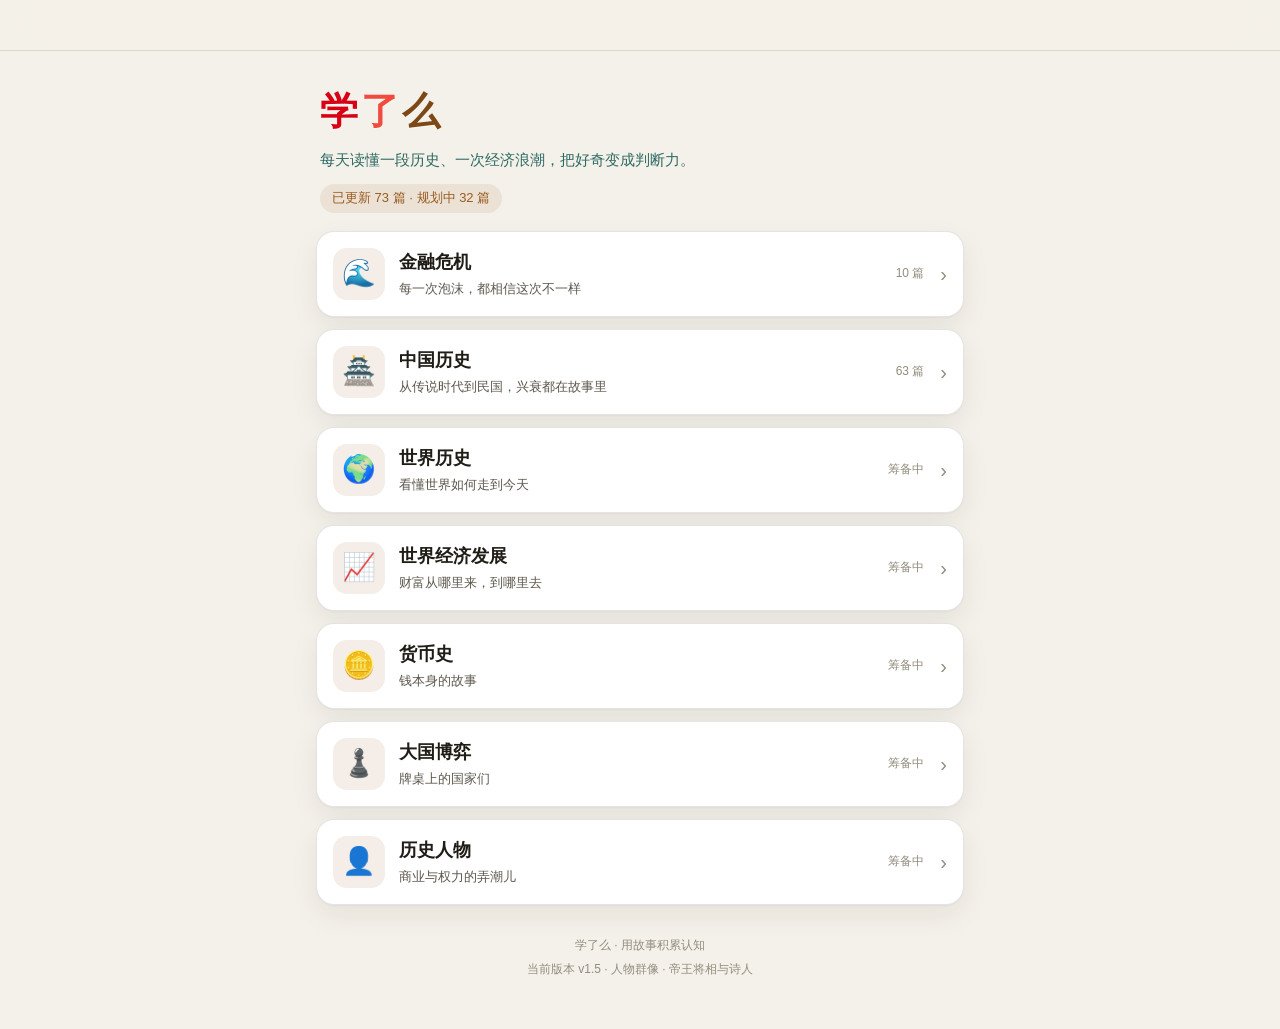
==== index.html @ c366b9e9 "新增27篇中国历史人物与抗战内容" ====
<!DOCTYPE html>
<html lang="zh-CN">
<head>
  <meta charset="UTF-8">
  <meta name="viewport" content="width=device-width, initial-scale=1, viewport-fit=cover">
  <title>学了么</title>
  <meta name="description" content="每天读懂一段历史、一次经济浪潮，把好奇变成判断力。">

  <!-- PWA -->
  <link rel="manifest" href="./manifest.webmanifest?v=1.5">
  <meta name="theme-color" media="(prefers-color-scheme: light)" content="#F4F1EA">
  <meta name="theme-color" media="(prefers-color-scheme: dark)" content="#131315">

  <!-- iPhone 添加到主屏幕 -->
  <meta name="apple-mobile-web-app-capable" content="yes">
  <meta name="mobile-web-app-capable" content="yes">
  <meta name="apple-mobile-web-app-status-bar-style" content="default">
  <meta name="apple-mobile-web-app-title" content="学了么">
  <link rel="apple-touch-icon" href="./apple-touch-icon-v2.png">
  <link rel="icon" type="image/png" sizes="192x192" href="./icon-192-v2.png">

  <link rel="stylesheet" href="./styles.css?v=1.5">
</head>
<body>
  <!-- 顶栏 -->
  <div class="top-bar">
    <div class="top-bar-inner">
      <div id="back-slot" class="top-spacer"></div>
      <div id="top-title" class="top-title"></div>
      <div class="top-spacer"></div>
    </div>
  </div>

  <!-- 页面内容 -->
  <main id="app">
    <noscript><div class="empty-tip">请在浏览器中启用 JavaScript 后使用。</div></noscript>
  </main>

  <!-- 目录数据 -->
  <script src="./data.js?v=1.5"></script>
  <!-- 各分类内容（按批次更新，替换对应文件即可） -->
  <script src="./content-crisis.js"></script>
  <script src="./content-china.js"></script>
  <script src="./content-biographies.js?v=1.5"></script>
  <script src="./content-worldhist.js"></script>
  <script src="./content-econ.js"></script>
  <script src="./content-money.js"></script>
  <script src="./content-powers.js"></script>
  <script src="./content-people.js"></script>
  <!-- 导航与渲染 -->
  <script src="./app.js?v=1.5"></script>

  <!-- 离线缓存 -->
  <script>
    if ("serviceWorker" in navigator) {
      window.addEventListener("load", function () {
        navigator.serviceWorker.register("./sw.js?v=7").catch(function () {});
      });
    }
  </script>
</body>
</html>
---- styles.css ----
/* ==========================================================
   学了么 · 样式表
   苹果风：大标题 / 卡片 / 留白 / 毛玻璃 / 自动深色模式
   ========================================================== */

:root {
  --bg: #F4F1EA;
  --bg-header: rgba(244, 241, 234, 0.82);
  --card: #FFFFFF;
  --card-2: #FAF8F3;
  --ink: #201D17;
  --ink-2: #5D584D;
  --ink-3: #938D7E;
  --hairline: rgba(60, 52, 36, 0.13);
  --accent: #9A5B1F;
  --accent-deep: #7C4816;
  --accent-soft: rgba(154, 91, 31, 0.10);
  --red: #B3403A;
  --red-soft: rgba(179, 64, 58, 0.10);
  --green: #3E7A4E;
  --brand-red: #D70015;
  --brand-coral: #F04B3E;
  --hero-copy: #2D6A62;
  --shadow: 0 1px 2px rgba(45, 35, 12, 0.04), 0 10px 28px rgba(45, 35, 12, 0.07);
  --radius: 18px;
}

@media (prefers-color-scheme: dark) {
  :root {
    --bg: #131315;
    --bg-header: rgba(19, 19, 21, 0.80);
    --card: #1E1E22;
    --card-2: #242428;
    --ink: #EDEAE2;
    --ink-2: #A6A093;
    --ink-3: #6F6A5E;
    --hairline: rgba(237, 230, 210, 0.12);
    --accent: #E0A45C;
    --accent-deep: #F0BC7E;
    --accent-soft: rgba(224, 164, 92, 0.13);
    --red: #E07A6E;
    --red-soft: rgba(224, 122, 110, 0.13);
    --green: #8CC79B;
    --brand-red: #FF5B5F;
    --brand-coral: #FF9A72;
    --hero-copy: #82C9BC;
    --shadow: 0 1px 2px rgba(0, 0, 0, 0.25), 0 10px 28px rgba(0, 0, 0, 0.35);
  }
}

* { margin: 0; padding: 0; box-sizing: border-box; }

html { -webkit-text-size-adjust: 100%; }

body {
  font-family: -apple-system, BlinkMacSystemFont, "SF Pro Text", "PingFang SC",
    "Hiragino Sans GB", "Microsoft YaHei", sans-serif;
  background: var(--bg);
  color: var(--ink);
  line-height: 1.6;
  -webkit-font-smoothing: antialiased;
  overscroll-behavior-y: none;
}

/* ---------- 顶栏（毛玻璃） ---------- */
.top-bar {
  position: sticky;
  top: 0;
  z-index: 50;
  background: var(--bg-header);
  -webkit-backdrop-filter: saturate(180%) blur(20px);
  backdrop-filter: saturate(180%) blur(20px);
  border-bottom: 0.5px solid var(--hairline);
  padding-top: env(safe-area-inset-top);
}
.top-bar-inner {
  max-width: 680px;
  margin: 0 auto;
  height: 50px;
  display: flex;
  align-items: center;
  padding: 0 12px;
  gap: 8px;
}
.back-btn {
  display: inline-flex;
  align-items: center;
  gap: 2px;
  color: var(--accent);
  font-size: 16px;
  font-weight: 500;
  text-decoration: none;
  padding: 6px 8px;
  border-radius: 10px;
  min-width: 72px;
}
.back-btn:active { background: var(--accent-soft); }
.back-btn .chev { font-size: 22px; line-height: 1; transform: translateY(-1px); }
.top-title {
  flex: 1;
  text-align: center;
  font-size: 16px;
  font-weight: 600;
  white-space: nowrap;
  overflow: hidden;
  text-overflow: ellipsis;
}
.top-spacer { min-width: 72px; }

/* ---------- 页面容器 ---------- */
#app {
  max-width: 680px;
  margin: 0 auto;
  padding: 0 16px calc(48px + env(safe-area-inset-bottom));
}
.view { animation: fadein 0.28s ease; }
@keyframes fadein {
  from { opacity: 0; transform: translateY(6px); }
  to   { opacity: 1; transform: none; }
}

/* ---------- 首页 ---------- */
.hero { padding: 30px 4px 18px; }
.hero h1 {
  font-family: "Songti SC", "STSong", "Noto Serif CJK SC", serif;
  font-size: 38px;
  font-weight: 900;
  letter-spacing: 2px;
  display: inline-flex;
  gap: 1px;
  color: var(--brand-red);
  text-shadow: 0 1px 0 rgba(255, 255, 255, 0.45);
}
.hero h1 span:nth-child(2) { color: var(--brand-coral); }
.hero h1 span:nth-child(3) { color: var(--accent-deep); }
.hero p {
  margin-top: 6px;
  color: var(--hero-copy);
  font-size: 15px;
  font-weight: 550;
}
.hero .progress {
  display: inline-block;
  margin-top: 12px;
  font-size: 13px;
  color: var(--accent);
  background: var(--accent-soft);
  padding: 4px 12px;
  border-radius: 999px;
  font-weight: 500;
}

.cat-card {
  display: flex;
  align-items: center;
  gap: 14px;
  background: var(--card);
  border: 0.5px solid var(--hairline);
  border-radius: var(--radius);
  box-shadow: var(--shadow);
  padding: 16px;
  margin-bottom: 12px;
  cursor: pointer;
  -webkit-tap-highlight-color: transparent;
  transition: transform 0.12s ease;
}
.cat-card:active { transform: scale(0.98); }
.cat-emoji {
  width: 52px;
  height: 52px;
  border-radius: 14px;
  background: var(--accent-soft);
  display: flex;
  align-items: center;
  justify-content: center;
  font-size: 27px;
  flex-shrink: 0;
}
.cat-info { flex: 1; min-width: 0; }
.cat-info .name { font-size: 18px; font-weight: 700; }
.cat-info .tag { font-size: 13px; color: var(--ink-2); margin-top: 2px; }
.cat-count { font-size: 12px; color: var(--ink-3); white-space: nowrap; }
.chevron { color: var(--ink-3); font-size: 20px; margin-left: 2px; }

.home-foot {
  text-align: center;
  color: var(--ink-3);
  font-size: 12px;
  margin-top: 28px;
  line-height: 2;
}

/* ---------- 列表页 ---------- */
.page-head { padding: 26px 4px 16px; }
.page-head h1 {
  font-family: "Songti SC", "STSong", "Noto Serif CJK SC", serif;
  font-size: 30px;
  font-weight: 900;
  letter-spacing: 1px;
}
.page-head p { margin-top: 5px; color: var(--ink-2); font-size: 14px; }

.row-card {
  display: flex;
  align-items: center;
  gap: 13px;
  background: var(--card);
  border: 0.5px solid var(--hairline);
  border-radius: 16px;
  box-shadow: var(--shadow);
  padding: 14px 15px;
  margin-bottom: 10px;
  cursor: pointer;
  -webkit-tap-highlight-color: transparent;
  transition: transform 0.12s ease;
}
.row-card:active { transform: scale(0.985); }
.row-card.soon { cursor: default; box-shadow: none; }
.row-card.soon:active { transform: none; }
.row-card.soon .row-title { color: var(--ink-3); }
.year-badge {
  flex-shrink: 0;
  min-width: 62px;
  text-align: center;
  font-size: 12px;
  font-weight: 600;
  color: var(--accent);
  background: var(--accent-soft);
  border-radius: 9px;
  padding: 5px 7px;
  line-height: 1.35;
}
.row-card.soon .year-badge { color: var(--ink-3); background: var(--card-2); }
.event-meta {
  flex-shrink: 0;
  width: 82px;
  overflow: hidden;
  text-align: center;
  color: var(--accent);
  background: var(--accent-soft);
  border-radius: 11px;
}
.country-mark {
  min-height: 31px;
  display: flex;
  align-items: center;
  justify-content: center;
  gap: 5px;
  padding: 4px 7px 3px;
  background: rgba(255, 255, 255, 0.46);
  border-bottom: 0.5px solid var(--hairline);
}
.country-flag {
  font-size: 17px;
  line-height: 1;
}
.country-name {
  font-size: 10px;
  font-weight: 650;
  line-height: 1;
}
.event-year {
  padding: 5px 5px 6px;
  font-size: 11px;
  font-weight: 650;
  line-height: 1.2;
  white-space: nowrap;
}
.row-card.soon .event-meta {
  color: var(--ink-3);
  background: var(--card-2);
}
.row-card.soon .country-mark { background: transparent; }
.row-main { flex: 1; min-width: 0; }
.row-title { font-size: 16.5px; font-weight: 650; line-height: 1.4; }
.row-sub {
  font-size: 12.5px;
  color: var(--ink-2);
  margin-top: 2px;
  overflow: hidden;
  display: -webkit-box;
  -webkit-line-clamp: 2;
  -webkit-box-orient: vertical;
}
.badge-soon {
  flex-shrink: 0;
  font-size: 11px;
  color: var(--ink-3);
  border: 1px solid var(--hairline);
  border-radius: 999px;
  padding: 3px 9px;
  white-space: nowrap;
}

/* ---------- 文章页 ---------- */
.article { padding-top: 26px; }
.article .kicker {
  font-size: 13px;
  font-weight: 600;
  color: var(--accent);
  letter-spacing: 1px;
}
.article h1.a-title {
  font-family: "Songti SC", "STSong", "Noto Serif CJK SC", serif;
  font-size: 31px;
  font-weight: 900;
  line-height: 1.3;
  margin-top: 6px;
  letter-spacing: 1px;
}
.a-meta {
  display: flex;
  flex-wrap: wrap;
  gap: 6px 14px;
  margin: 12px 0 6px;
  font-size: 12.5px;
  color: var(--ink-3);
}
.a-body { margin-top: 14px; }
.a-body p {
  font-size: 17px;
  line-height: 1.95;
  margin: 0 0 1.15em;
  letter-spacing: 0.01em;
}
.a-body h2 {
  font-size: 20px;
  font-weight: 800;
  margin: 1.7em 0 0.75em;
  padding-left: 12px;
  border-left: 4px solid var(--accent);
  line-height: 1.4;
}
.a-body strong { font-weight: 700; }
.a-body .note {
  display: block;
  background: var(--card-2);
  border: 0.5px solid var(--hairline);
  border-radius: 14px;
  padding: 12px 15px;
  margin: 0 0 1.15em;
  font-size: 13.5px;
  line-height: 1.8;
  color: var(--ink-2);
}
.a-body .note b { color: var(--ink); }

/* 插图 */
figure.fig {
  background: var(--card);
  border: 0.5px solid var(--hairline);
  border-radius: 16px;
  box-shadow: var(--shadow);
  padding: 16px 10px 12px;
  margin: 0 0 1.3em;
}
figure.fig svg { width: 100%; height: auto; display: block; }
figure.fig figcaption {
  text-align: center;
  font-size: 12.5px;
  color: var(--ink-3);
  margin-top: 8px;
  line-height: 1.6;
  padding: 0 8px;
}

/* 图表元素（SVG 内通用类） */
.cx-line { stroke: var(--accent); stroke-width: 2.5; fill: none; stroke-linejoin: round; stroke-linecap: round; }
.cx-line-red { stroke: var(--red); stroke-width: 2.5; fill: none; stroke-linejoin: round; stroke-linecap: round; }
.cx-area { fill: var(--accent); opacity: 0.08; }
.cx-axis { stroke: var(--hairline); stroke-width: 1; }
.cx-grid { stroke: var(--hairline); stroke-width: 0.5; stroke-dasharray: 3 4; }
.cx-dot { fill: var(--accent); stroke: var(--card); stroke-width: 2; }
.cx-dot-red { fill: var(--red); stroke: var(--card); stroke-width: 2; }
.cx-lab { font-size: 11px; fill: var(--ink-2); }
.cx-lab-s { font-size: 12px; font-weight: 600; fill: var(--ink); }
.cx-lab-a { font-size: 11.5px; font-weight: 600; fill: var(--accent); }
.cx-lab-r { font-size: 11.5px; font-weight: 600; fill: var(--red); }
.cx-dash { stroke: var(--ink-3); stroke-width: 1; stroke-dasharray: 3 4; }
.cx-box { fill: var(--card-2); stroke: var(--hairline); stroke-width: 1; rx: 12; }
.cx-box-a { fill: var(--accent-soft); stroke: var(--accent); stroke-width: 1; rx: 12; }
.cx-box-r { fill: var(--red-soft); stroke: var(--red); stroke-width: 1; rx: 12; }
.cx-flow { stroke: var(--ink-3); stroke-width: 1.5; fill: none; }
.cx-flow-r { stroke: var(--red); stroke-width: 1.5; fill: none; }
.cx-tri { fill: var(--ink-3); }
.cx-tri-r { fill: var(--red); }
.cx-btxt { font-size: 13px; font-weight: 600; fill: var(--ink); }
.cx-btxt2 { font-size: 10.5px; fill: var(--ink-2); }

/* ---------- 文末固定模块 ---------- */
.mod { margin-top: 34px; }
.mod-head {
  display: flex;
  align-items: center;
  gap: 8px;
  font-size: 19px;
  font-weight: 800;
  margin-bottom: 14px;
}
.mod-head .sub { font-size: 12px; color: var(--ink-3); font-weight: 400; margin-left: 2px; }

/* 时间线 */
.tl-scroll {
  overflow-x: auto;
  -webkit-overflow-scrolling: touch;
  background: var(--card);
  border: 0.5px solid var(--hairline);
  border-radius: 16px;
  box-shadow: var(--shadow);
  padding: 6px 0;
}
.tl-scroll::-webkit-scrollbar { display: none; }
.tl-scroll svg { display: block; }
.tl-line { stroke: var(--accent); stroke-width: 2; opacity: 0.35; }
.tl-dot { fill: var(--accent); stroke: var(--card); stroke-width: 2.5; }
.tl-year { font-size: 12.5px; font-weight: 700; fill: var(--accent); }
.tl-lab { font-size: 11.5px; fill: var(--ink-2); }
.tl-hint { text-align: center; font-size: 11px; color: var(--ink-3); margin-top: 6px; }

/* 人物卡片 */
.person-card {
  display: flex;
  gap: 13px;
  background: var(--card);
  border: 0.5px solid var(--hairline);
  border-radius: 16px;
  box-shadow: var(--shadow);
  padding: 14px 15px;
  margin-bottom: 10px;
}
.person-avatar {
  flex-shrink: 0;
  width: 46px;
  height: 46px;
  border-radius: 50%;
  background: var(--accent-soft);
  color: var(--accent);
  font-family: "Songti SC", "STSong", serif;
  font-size: 21px;
  font-weight: 800;
  display: flex;
  align-items: center;
  justify-content: center;
}
.person-main { flex: 1; min-width: 0; }
.person-name-row { display: flex; align-items: baseline; gap: 8px; flex-wrap: wrap; }
.person-name { font-size: 16px; font-weight: 700; }
.person-years { font-size: 12px; color: var(--ink-3); font-weight: 400; }
.person-role {
  font-size: 11px;
  color: var(--accent);
  background: var(--accent-soft);
  padding: 2px 8px;
  border-radius: 999px;
  font-weight: 500;
}
.person-desc { font-size: 13.5px; color: var(--ink-2); line-height: 1.75; margin-top: 4px; }

/* 启示 */
.insight-card {
  background: var(--card);
  border: 0.5px solid var(--hairline);
  border-left: 4px solid var(--accent);
  border-radius: 14px;
  box-shadow: var(--shadow);
  padding: 13px 16px;
  margin-bottom: 10px;
}
.insight-card .t { font-size: 15px; font-weight: 700; }
.insight-card .d { font-size: 13.5px; color: var(--ink-2); line-height: 1.8; margin-top: 4px; }

/* 文末上下篇 */
.a-nav { margin-top: 36px; display: grid; gap: 10px; }
.a-nav-btn {
  display: block;
  background: var(--card);
  border: 0.5px solid var(--hairline);
  border-radius: 14px;
  box-shadow: var(--shadow);
  padding: 13px 16px;
  cursor: pointer;
  text-decoration: none;
  color: var(--ink);
  -webkit-tap-highlight-color: transparent;
}
.a-nav-btn:active { transform: scale(0.985); }
.a-nav-btn .dir { font-size: 11.5px; color: var(--ink-3); }
.a-nav-btn .ttl { font-size: 15px; font-weight: 650; color: var(--accent); margin-top: 2px; }

/* ---------- 待更新提示 ---------- */
.toast {
  position: fixed;
  left: 50%;
  bottom: calc(40px + env(safe-area-inset-bottom));
  transform: translateX(-50%) translateY(20px);
  background: var(--ink);
  color: var(--bg);
  font-size: 13.5px;
  padding: 10px 20px;
  border-radius: 999px;
  box-shadow: var(--shadow);
  opacity: 0;
  pointer-events: none;
  transition: opacity 0.25s ease, transform 0.25s ease;
  z-index: 99;
  white-space: nowrap;
}
.toast.show { opacity: 0.94; transform: translateX(-50%) translateY(0); }

/* 空状态 */
.empty-tip {
  text-align: center;
  color: var(--ink-3);
  font-size: 13.5px;
  padding: 40px 20px;
  line-height: 2;
}
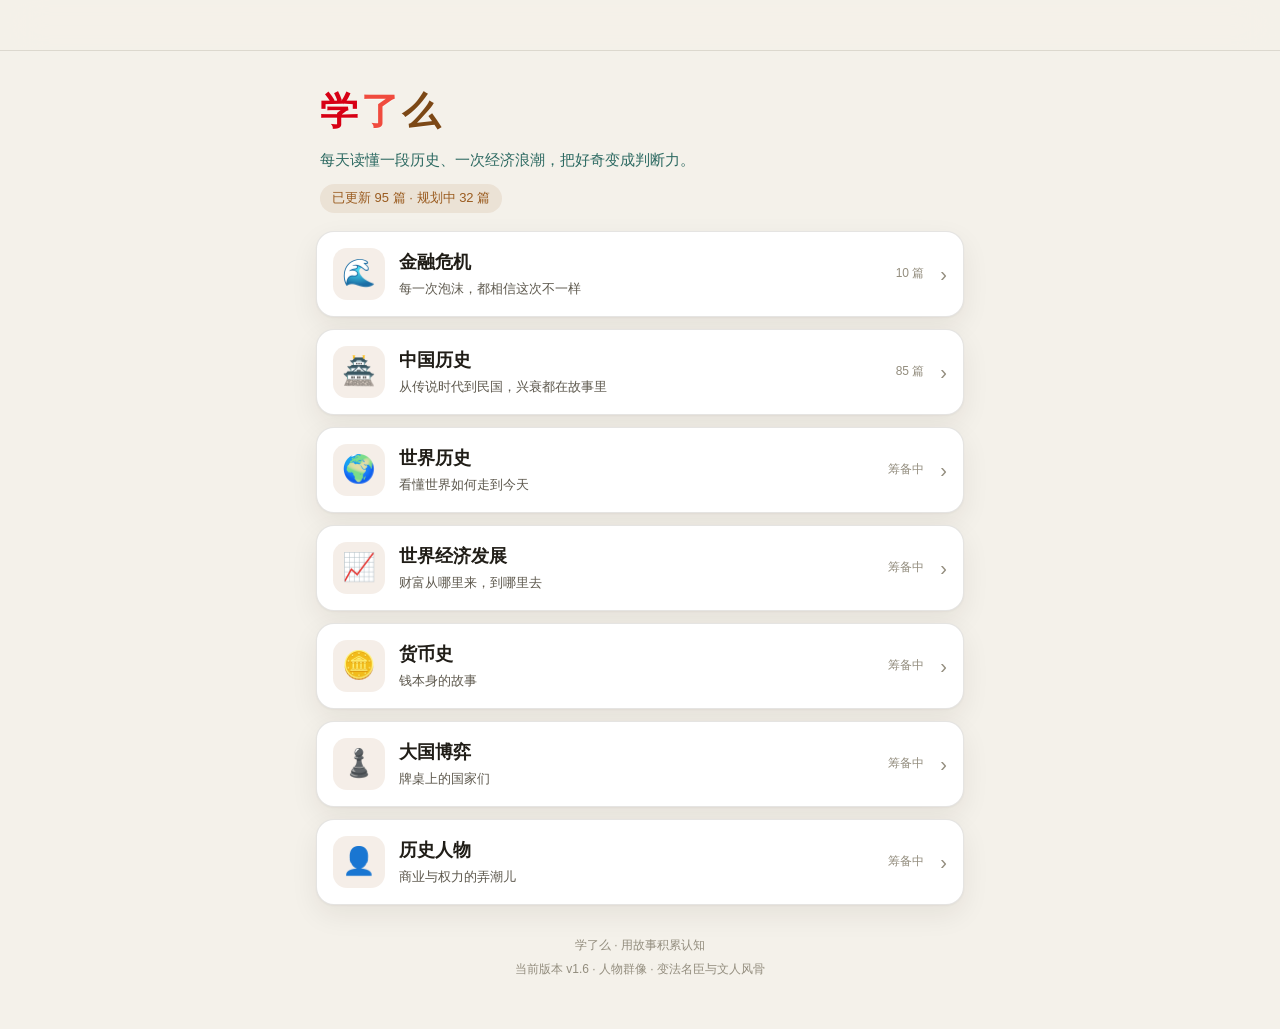
==== commit 69963792: "feat: 新增22篇中国历史人物与甲午专题" ====
--- a/index.html
+++ b/index.html
@@ -7,7 +7,7 @@
   <meta name="description" content="每天读懂一段历史、一次经济浪潮，把好奇变成判断力。">
 
   <!-- PWA -->
-  <link rel="manifest" href="./manifest.webmanifest?v=1.5">
+  <link rel="manifest" href="./manifest.webmanifest?v=1.6">
   <meta name="theme-color" media="(prefers-color-scheme: light)" content="#F4F1EA">
   <meta name="theme-color" media="(prefers-color-scheme: dark)" content="#131315">
 
@@ -19,7 +19,7 @@
   <link rel="apple-touch-icon" href="./apple-touch-icon-v2.png">
   <link rel="icon" type="image/png" sizes="192x192" href="./icon-192-v2.png">
 
-  <link rel="stylesheet" href="./styles.css?v=1.5">
+  <link rel="stylesheet" href="./styles.css?v=1.6">
 </head>
 <body>
   <!-- 顶栏 -->
@@ -37,24 +37,24 @@
   </main>
 
   <!-- 目录数据 -->
-  <script src="./data.js?v=1.5"></script>
+  <script src="./data.js?v=1.6"></script>
   <!-- 各分类内容（按批次更新，替换对应文件即可） -->
   <script src="./content-crisis.js"></script>
   <script src="./content-china.js"></script>
-  <script src="./content-biographies.js?v=1.5"></script>
+  <script src="./content-biographies.js?v=1.6"></script>
   <script src="./content-worldhist.js"></script>
   <script src="./content-econ.js"></script>
   <script src="./content-money.js"></script>
   <script src="./content-powers.js"></script>
   <script src="./content-people.js"></script>
   <!-- 导航与渲染 -->
-  <script src="./app.js?v=1.5"></script>
+  <script src="./app.js?v=1.6"></script>
 
   <!-- 离线缓存 -->
   <script>
     if ("serviceWorker" in navigator) {
       window.addEventListener("load", function () {
-        navigator.serviceWorker.register("./sw.js?v=7").catch(function () {});
+        navigator.serviceWorker.register("./sw.js?v=8").catch(function () {});
       });
     }
   </script>
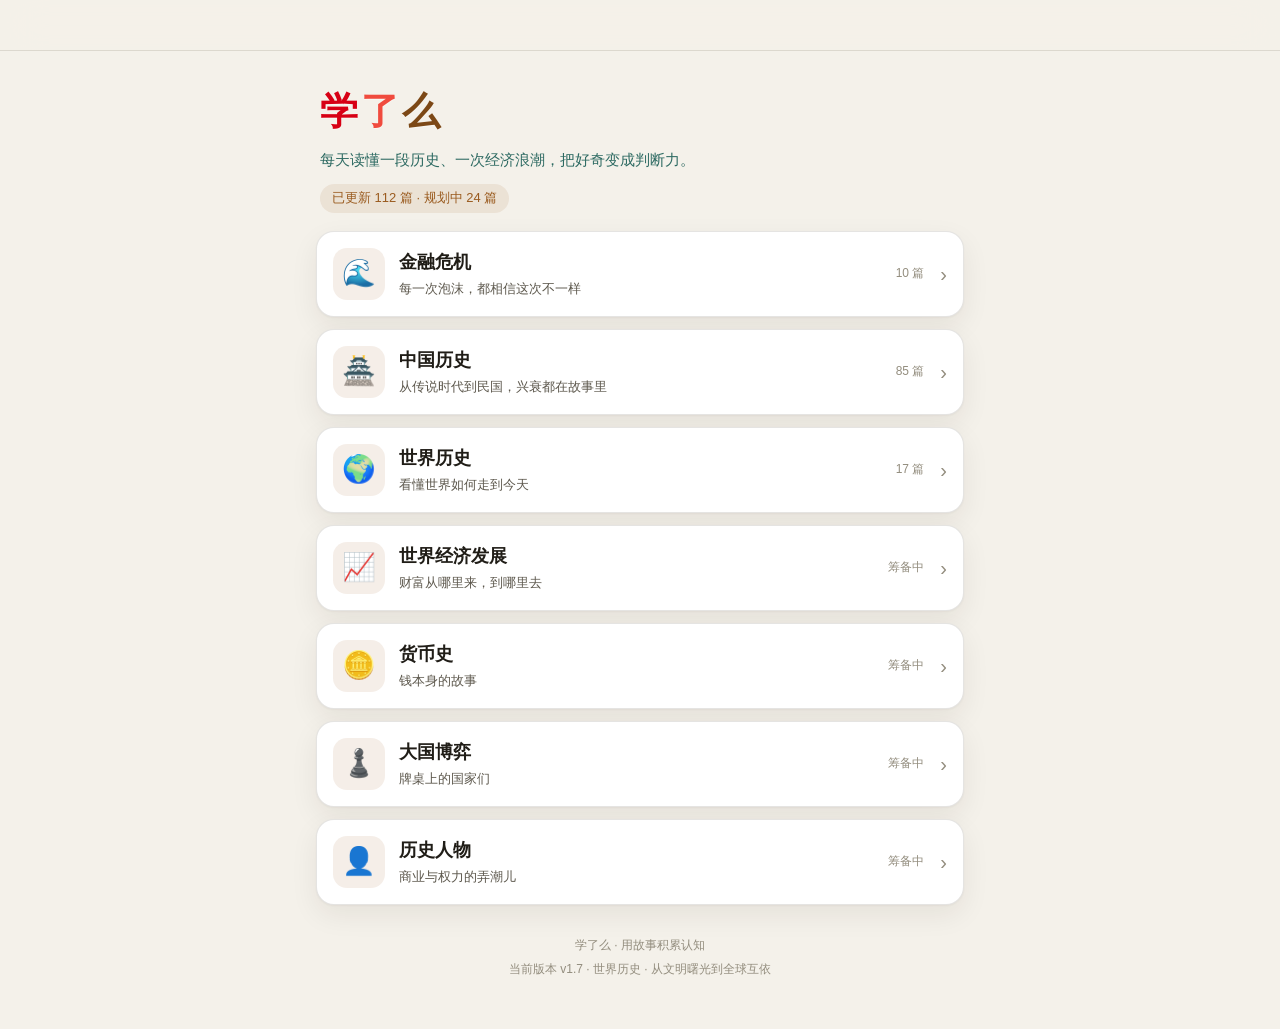
==== commit cdfec842: "feat: 完成世界历史分类与17篇内容" ====
--- a/index.html
+++ b/index.html
@@ -7,7 +7,7 @@
   <meta name="description" content="每天读懂一段历史、一次经济浪潮，把好奇变成判断力。">
 
   <!-- PWA -->
-  <link rel="manifest" href="./manifest.webmanifest?v=1.6">
+  <link rel="manifest" href="./manifest.webmanifest?v=1.7">
   <meta name="theme-color" media="(prefers-color-scheme: light)" content="#F4F1EA">
   <meta name="theme-color" media="(prefers-color-scheme: dark)" content="#131315">
 
@@ -19,7 +19,7 @@
   <link rel="apple-touch-icon" href="./apple-touch-icon-v2.png">
   <link rel="icon" type="image/png" sizes="192x192" href="./icon-192-v2.png">
 
-  <link rel="stylesheet" href="./styles.css?v=1.6">
+  <link rel="stylesheet" href="./styles.css?v=1.7">
 </head>
 <body>
   <!-- 顶栏 -->
@@ -37,24 +37,24 @@
   </main>
 
   <!-- 目录数据 -->
-  <script src="./data.js?v=1.6"></script>
+  <script src="./data.js?v=1.7"></script>
   <!-- 各分类内容（按批次更新，替换对应文件即可） -->
   <script src="./content-crisis.js"></script>
   <script src="./content-china.js"></script>
-  <script src="./content-biographies.js?v=1.6"></script>
-  <script src="./content-worldhist.js"></script>
+  <script src="./content-biographies.js?v=1.7"></script>
+  <script src="./content-worldhist.js?v=1.7"></script>
   <script src="./content-econ.js"></script>
   <script src="./content-money.js"></script>
   <script src="./content-powers.js"></script>
   <script src="./content-people.js"></script>
   <!-- 导航与渲染 -->
-  <script src="./app.js?v=1.6"></script>
+  <script src="./app.js?v=1.7"></script>
 
   <!-- 离线缓存 -->
   <script>
     if ("serviceWorker" in navigator) {
       window.addEventListener("load", function () {
-        navigator.serviceWorker.register("./sw.js?v=8").catch(function () {});
+        navigator.serviceWorker.register("./sw.js?v=9").catch(function () {});
       });
     }
   </script>
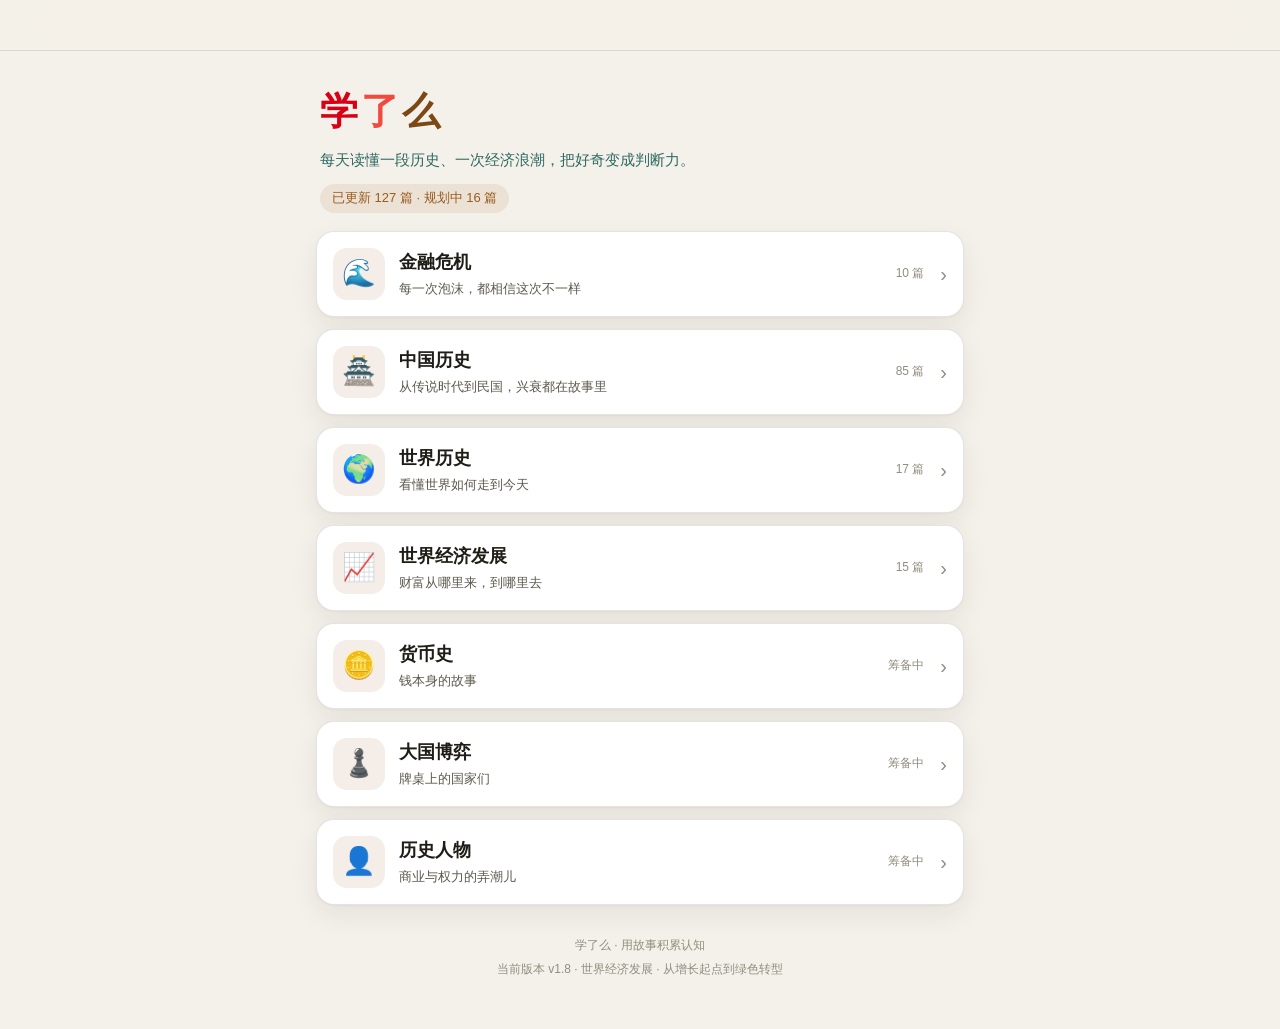
==== commit ed29fe93: "feat: update index.html for world economy v1.8" ====
--- a/index.html
+++ b/index.html
@@ -7,7 +7,7 @@
   <meta name="description" content="每天读懂一段历史、一次经济浪潮，把好奇变成判断力。">
 
   <!-- PWA -->
-  <link rel="manifest" href="./manifest.webmanifest?v=1.7">
+  <link rel="manifest" href="./manifest.webmanifest?v=1.8">
   <meta name="theme-color" media="(prefers-color-scheme: light)" content="#F4F1EA">
   <meta name="theme-color" media="(prefers-color-scheme: dark)" content="#131315">
 
@@ -19,7 +19,7 @@
   <link rel="apple-touch-icon" href="./apple-touch-icon-v2.png">
   <link rel="icon" type="image/png" sizes="192x192" href="./icon-192-v2.png">
 
-  <link rel="stylesheet" href="./styles.css?v=1.7">
+  <link rel="stylesheet" href="./styles.css?v=1.8">
 </head>
 <body>
   <!-- 顶栏 -->
@@ -37,24 +37,24 @@
   </main>
 
   <!-- 目录数据 -->
-  <script src="./data.js?v=1.7"></script>
+  <script src="./data.js?v=1.8"></script>
   <!-- 各分类内容（按批次更新，替换对应文件即可） -->
   <script src="./content-crisis.js"></script>
   <script src="./content-china.js"></script>
-  <script src="./content-biographies.js?v=1.7"></script>
-  <script src="./content-worldhist.js?v=1.7"></script>
-  <script src="./content-econ.js"></script>
+  <script src="./content-biographies.js?v=1.8"></script>
+  <script src="./content-worldhist.js?v=1.8"></script>
+  <script src="./content-econ.js?v=1.8"></script>
   <script src="./content-money.js"></script>
   <script src="./content-powers.js"></script>
   <script src="./content-people.js"></script>
   <!-- 导航与渲染 -->
-  <script src="./app.js?v=1.7"></script>
+  <script src="./app.js?v=1.8"></script>
 
   <!-- 离线缓存 -->
   <script>
     if ("serviceWorker" in navigator) {
       window.addEventListener("load", function () {
-        navigator.serviceWorker.register("./sw.js?v=9").catch(function () {});
+        navigator.serviceWorker.register("./sw.js?v=10").catch(function () {});
       });
     }
   </script>
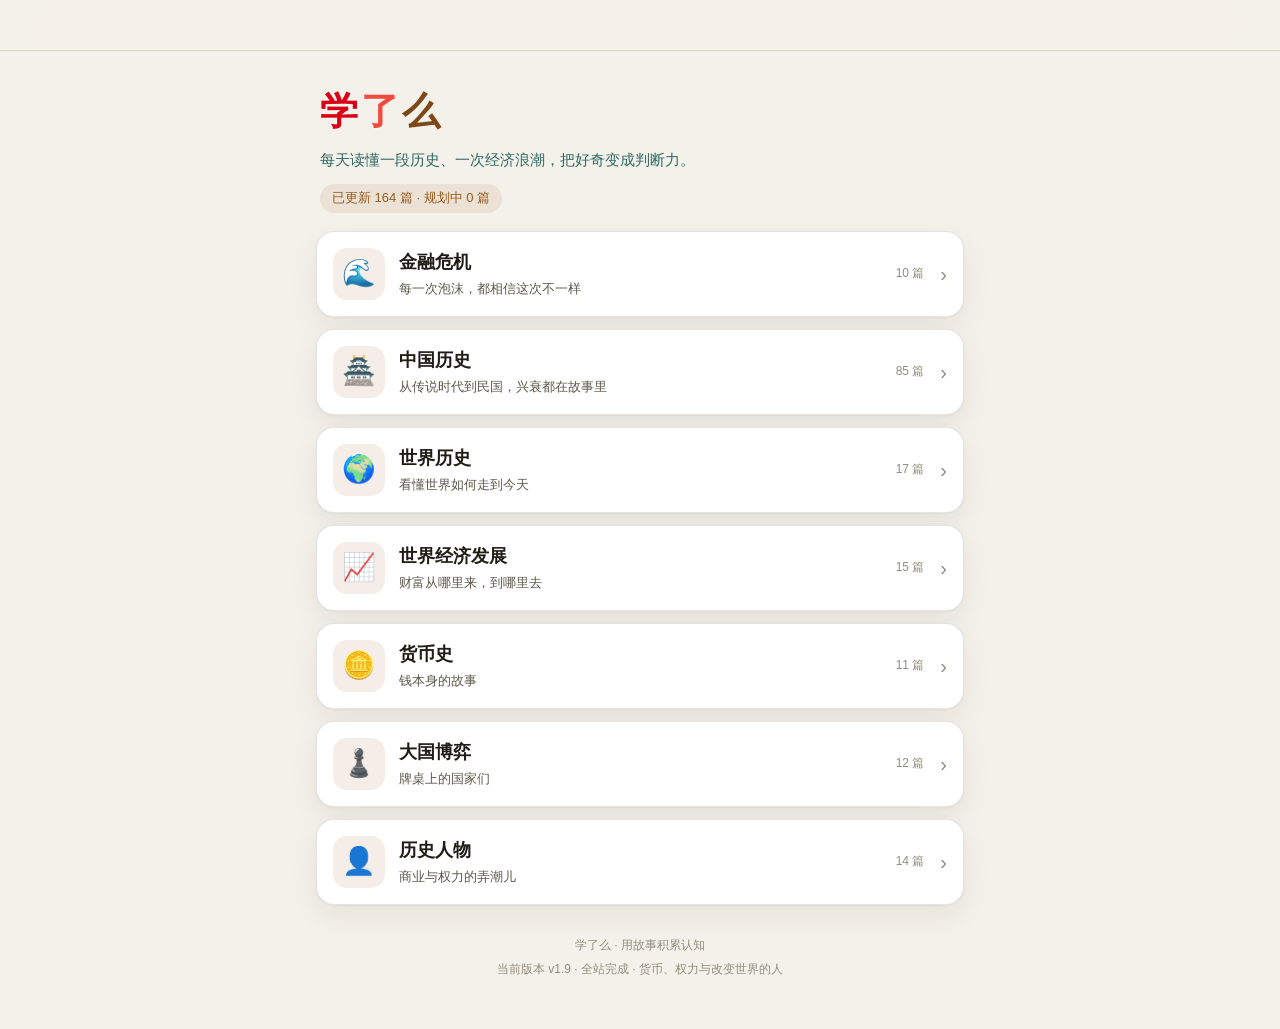
==== commit 2307d6da: "完成 v1.9：更新 index.html" ====
--- a/index.html
+++ b/index.html
@@ -7,7 +7,7 @@
   <meta name="description" content="每天读懂一段历史、一次经济浪潮，把好奇变成判断力。">
 
   <!-- PWA -->
-  <link rel="manifest" href="./manifest.webmanifest?v=1.8">
+  <link rel="manifest" href="./manifest.webmanifest?v=1.9">
   <meta name="theme-color" media="(prefers-color-scheme: light)" content="#F4F1EA">
   <meta name="theme-color" media="(prefers-color-scheme: dark)" content="#131315">
 
@@ -19,7 +19,7 @@
   <link rel="apple-touch-icon" href="./apple-touch-icon-v2.png">
   <link rel="icon" type="image/png" sizes="192x192" href="./icon-192-v2.png">
 
-  <link rel="stylesheet" href="./styles.css?v=1.8">
+  <link rel="stylesheet" href="./styles.css?v=1.9">
 </head>
 <body>
   <!-- 顶栏 -->
@@ -37,24 +37,24 @@
   </main>
 
   <!-- 目录数据 -->
-  <script src="./data.js?v=1.8"></script>
+  <script src="./data.js?v=1.9"></script>
   <!-- 各分类内容（按批次更新，替换对应文件即可） -->
   <script src="./content-crisis.js"></script>
   <script src="./content-china.js"></script>
-  <script src="./content-biographies.js?v=1.8"></script>
-  <script src="./content-worldhist.js?v=1.8"></script>
-  <script src="./content-econ.js?v=1.8"></script>
-  <script src="./content-money.js"></script>
-  <script src="./content-powers.js"></script>
-  <script src="./content-people.js"></script>
+  <script src="./content-biographies.js?v=1.9"></script>
+  <script src="./content-worldhist.js?v=1.9"></script>
+  <script src="./content-econ.js?v=1.9"></script>
+  <script src="./content-money.js?v=1.9"></script>
+  <script src="./content-powers.js?v=1.9"></script>
+  <script src="./content-people.js?v=1.9"></script>
   <!-- 导航与渲染 -->
-  <script src="./app.js?v=1.8"></script>
+  <script src="./app.js?v=1.9"></script>
 
   <!-- 离线缓存 -->
   <script>
     if ("serviceWorker" in navigator) {
       window.addEventListener("load", function () {
-        navigator.serviceWorker.register("./sw.js?v=10").catch(function () {});
+        navigator.serviceWorker.register("./sw.js?v=11").catch(function () {});
       });
     }
   </script>
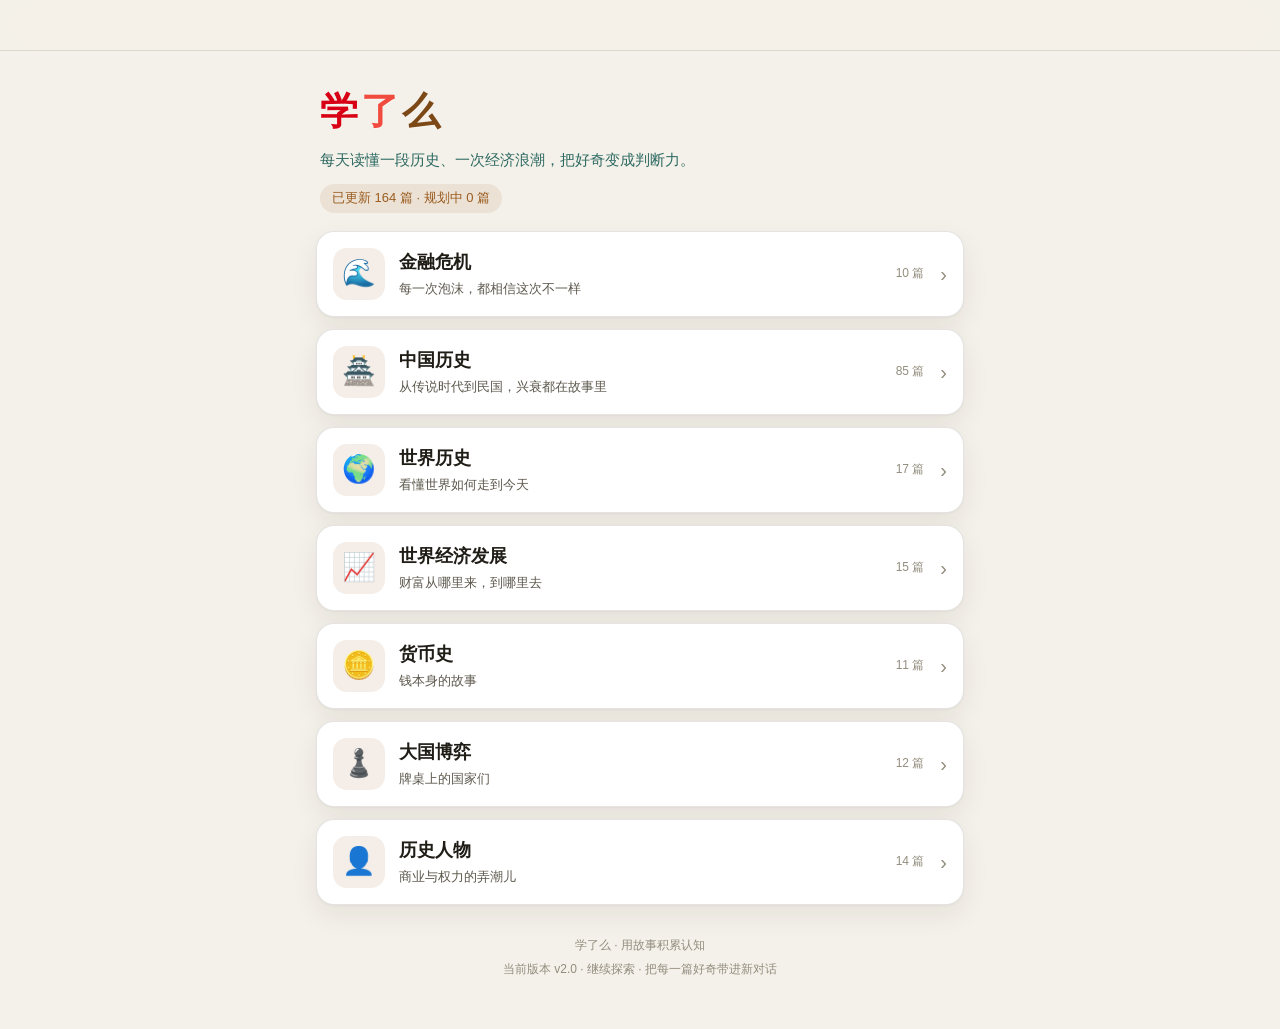
==== commit a46c4a06: "chore: refresh v2.0 assets" ====
--- a/index.html
+++ b/index.html
@@ -7,7 +7,7 @@
   <meta name="description" content="每天读懂一段历史、一次经济浪潮，把好奇变成判断力。">
 
   <!-- PWA -->
-  <link rel="manifest" href="./manifest.webmanifest?v=1.9">
+  <link rel="manifest" href="./manifest.webmanifest?v=2.0">
   <meta name="theme-color" media="(prefers-color-scheme: light)" content="#F4F1EA">
   <meta name="theme-color" media="(prefers-color-scheme: dark)" content="#131315">
 
@@ -19,7 +19,7 @@
   <link rel="apple-touch-icon" href="./apple-touch-icon-v2.png">
   <link rel="icon" type="image/png" sizes="192x192" href="./icon-192-v2.png">
 
-  <link rel="stylesheet" href="./styles.css?v=1.9">
+  <link rel="stylesheet" href="./styles.css?v=2.0">
 </head>
 <body>
   <!-- 顶栏 -->
@@ -37,24 +37,24 @@
   </main>
 
   <!-- 目录数据 -->
-  <script src="./data.js?v=1.9"></script>
+  <script src="./data.js?v=2.0"></script>
   <!-- 各分类内容（按批次更新，替换对应文件即可） -->
   <script src="./content-crisis.js"></script>
   <script src="./content-china.js"></script>
-  <script src="./content-biographies.js?v=1.9"></script>
-  <script src="./content-worldhist.js?v=1.9"></script>
-  <script src="./content-econ.js?v=1.9"></script>
-  <script src="./content-money.js?v=1.9"></script>
-  <script src="./content-powers.js?v=1.9"></script>
-  <script src="./content-people.js?v=1.9"></script>
+  <script src="./content-biographies.js?v=2.0"></script>
+  <script src="./content-worldhist.js?v=2.0"></script>
+  <script src="./content-econ.js?v=2.0"></script>
+  <script src="./content-money.js?v=2.0"></script>
+  <script src="./content-powers.js?v=2.0"></script>
+  <script src="./content-people.js?v=2.0"></script>
   <!-- 导航与渲染 -->
-  <script src="./app.js?v=1.9"></script>
+  <script src="./app.js?v=2.0"></script>
 
   <!-- 离线缓存 -->
   <script>
     if ("serviceWorker" in navigator) {
       window.addEventListener("load", function () {
-        navigator.serviceWorker.register("./sw.js?v=11").catch(function () {});
+        navigator.serviceWorker.register("./sw.js?v=12").catch(function () {});
       });
     }
   </script>
--- a/styles.css
+++ b/styles.css
@@ -469,8 +469,202 @@
 .insight-card .t { font-size: 15px; font-weight: 700; }
 .insight-card .d { font-size: 13.5px; color: var(--ink-2); line-height: 1.8; margin-top: 4px; }
 
+/* 继续探索 · 问 ChatGPT */
+.explore-card {
+  position: relative;
+  isolation: isolate;
+  overflow: hidden;
+  margin-top: 38px;
+  padding: 22px 20px 18px;
+  border: 0.5px solid rgba(45, 106, 98, 0.20);
+  border-radius: 24px;
+  background:
+    radial-gradient(circle at 88% 4%, rgba(240, 176, 87, 0.20), transparent 31%),
+    linear-gradient(145deg, rgba(255, 255, 255, 0.98), rgba(239, 247, 244, 0.94));
+  box-shadow: 0 1px 2px rgba(28, 70, 63, 0.05), 0 16px 38px rgba(34, 78, 70, 0.11);
+}
+.explore-card::before {
+  content: "";
+  position: absolute;
+  z-index: -1;
+  width: 170px;
+  height: 170px;
+  left: -86px;
+  bottom: -104px;
+  border-radius: 50%;
+  background: rgba(45, 106, 98, 0.08);
+  filter: blur(2px);
+}
+.explore-card::after {
+  content: "";
+  position: absolute;
+  top: 0;
+  left: 28px;
+  right: 28px;
+  height: 1px;
+  background: linear-gradient(90deg, transparent, rgba(255, 255, 255, 0.92), transparent);
+}
+.explore-heading {
+  display: flex;
+  align-items: center;
+  gap: 13px;
+}
+.explore-orb {
+  width: 44px;
+  height: 44px;
+  flex: 0 0 44px;
+  display: grid;
+  place-items: center;
+  border-radius: 14px;
+  color: #FFFFFF;
+  font-size: 19px;
+  background: linear-gradient(145deg, #39786E, #1F554F);
+  box-shadow: inset 0 1px 0 rgba(255, 255, 255, 0.24), 0 7px 18px rgba(31, 85, 79, 0.22);
+}
+.explore-eyebrow {
+  color: var(--hero-copy);
+  font-size: 11px;
+  line-height: 1.2;
+  font-weight: 750;
+  letter-spacing: 0.16em;
+}
+.explore-heading h2 {
+  margin-top: 3px;
+  font-family: "Songti SC", "STSong", "Noto Serif CJK SC", serif;
+  font-size: 20px;
+  line-height: 1.35;
+  font-weight: 900;
+  letter-spacing: 0.02em;
+}
+.explore-copy {
+  margin-top: 14px;
+  color: var(--ink-2);
+  font-size: 14px;
+  line-height: 1.8;
+}
+.explore-chips {
+  display: flex;
+  flex-wrap: wrap;
+  gap: 7px;
+  margin: 13px 0 16px;
+}
+.explore-chips span {
+  padding: 4px 10px;
+  border: 0.5px solid rgba(45, 106, 98, 0.15);
+  border-radius: 999px;
+  color: var(--hero-copy);
+  background: rgba(255, 255, 255, 0.57);
+  font-size: 11.5px;
+  font-weight: 600;
+}
+.explore-btn {
+  position: relative;
+  overflow: hidden;
+  min-height: 58px;
+  display: flex;
+  align-items: center;
+  gap: 12px;
+  padding: 9px 10px 9px 12px;
+  border: 0.5px solid rgba(255, 255, 255, 0.20);
+  border-radius: 17px;
+  color: #FFFFFF;
+  text-decoration: none;
+  background: linear-gradient(135deg, #2F7168, #164B46 72%);
+  box-shadow: inset 0 1px 0 rgba(255, 255, 255, 0.18), 0 9px 22px rgba(22, 75, 70, 0.22);
+  -webkit-tap-highlight-color: transparent;
+  transition: transform 0.16s ease, box-shadow 0.16s ease;
+}
+.explore-btn::before {
+  content: "";
+  position: absolute;
+  inset: 0;
+  pointer-events: none;
+  background: linear-gradient(115deg, rgba(255, 255, 255, 0.12), transparent 37%);
+}
+.explore-btn:active {
+  transform: scale(0.982);
+  box-shadow: inset 0 1px 0 rgba(255, 255, 255, 0.14), 0 4px 12px rgba(22, 75, 70, 0.20);
+}
+.explore-btn:focus-visible {
+  outline: 3px solid rgba(45, 106, 98, 0.30);
+  outline-offset: 3px;
+}
+.explore-btn-mark {
+  width: 36px;
+  height: 36px;
+  flex: 0 0 36px;
+  display: grid;
+  place-items: center;
+  border-radius: 11px;
+  color: #FFF3D7;
+  background: rgba(255, 255, 255, 0.13);
+  font-size: 15px;
+}
+.explore-btn-label {
+  flex: 1;
+  min-width: 0;
+  display: flex;
+  align-items: baseline;
+  gap: 7px;
+}
+.explore-btn-label b { font-size: 16px; font-weight: 720; letter-spacing: 0.01em; }
+.explore-btn-label small { font-size: 12px; color: rgba(255, 255, 255, 0.70); font-weight: 500; }
+.explore-btn-arrow {
+  width: 36px;
+  height: 36px;
+  flex: 0 0 36px;
+  display: grid;
+  place-items: center;
+  border-radius: 50%;
+  color: #214F49;
+  background: rgba(255, 255, 255, 0.91);
+  font-size: 17px;
+  font-weight: 700;
+}
+.explore-note {
+  display: flex;
+  align-items: center;
+  justify-content: center;
+  gap: 6px;
+  margin-top: 10px;
+  color: var(--ink-3);
+  font-size: 10.5px;
+  line-height: 1.5;
+  text-align: center;
+}
+.explore-note span {
+  width: 5px;
+  height: 5px;
+  flex: 0 0 5px;
+  border-radius: 50%;
+  background: #4C8D65;
+  box-shadow: 0 0 0 3px rgba(76, 141, 101, 0.10);
+}
+
+@media (hover: hover) {
+  .explore-btn:hover { transform: translateY(-1px); box-shadow: inset 0 1px 0 rgba(255, 255, 255, 0.20), 0 12px 26px rgba(22, 75, 70, 0.25); }
+}
+
+@media (prefers-color-scheme: dark) {
+  .explore-card {
+    border-color: rgba(130, 201, 188, 0.18);
+    background:
+      radial-gradient(circle at 88% 4%, rgba(224, 164, 92, 0.14), transparent 31%),
+      linear-gradient(145deg, rgba(31, 38, 38, 0.98), rgba(23, 31, 31, 0.98));
+    box-shadow: 0 1px 2px rgba(0, 0, 0, 0.25), 0 16px 38px rgba(0, 0, 0, 0.35);
+  }
+  .explore-card::before { background: rgba(130, 201, 188, 0.07); }
+  .explore-card::after { background: linear-gradient(90deg, transparent, rgba(255, 255, 255, 0.13), transparent); }
+  .explore-chips span { border-color: rgba(130, 201, 188, 0.14); background: rgba(255, 255, 255, 0.045); }
+  .explore-btn { background: linear-gradient(135deg, #397D73, #205A54 72%); }
+}
+
+@media (prefers-reduced-motion: reduce) {
+  .explore-btn { transition: none; }
+}
+
 /* 文末上下篇 */
-.a-nav { margin-top: 36px; display: grid; gap: 10px; }
+.a-nav { margin-top: 22px; display: grid; gap: 10px; }
 .a-nav-btn {
   display: block;
   background: var(--card);
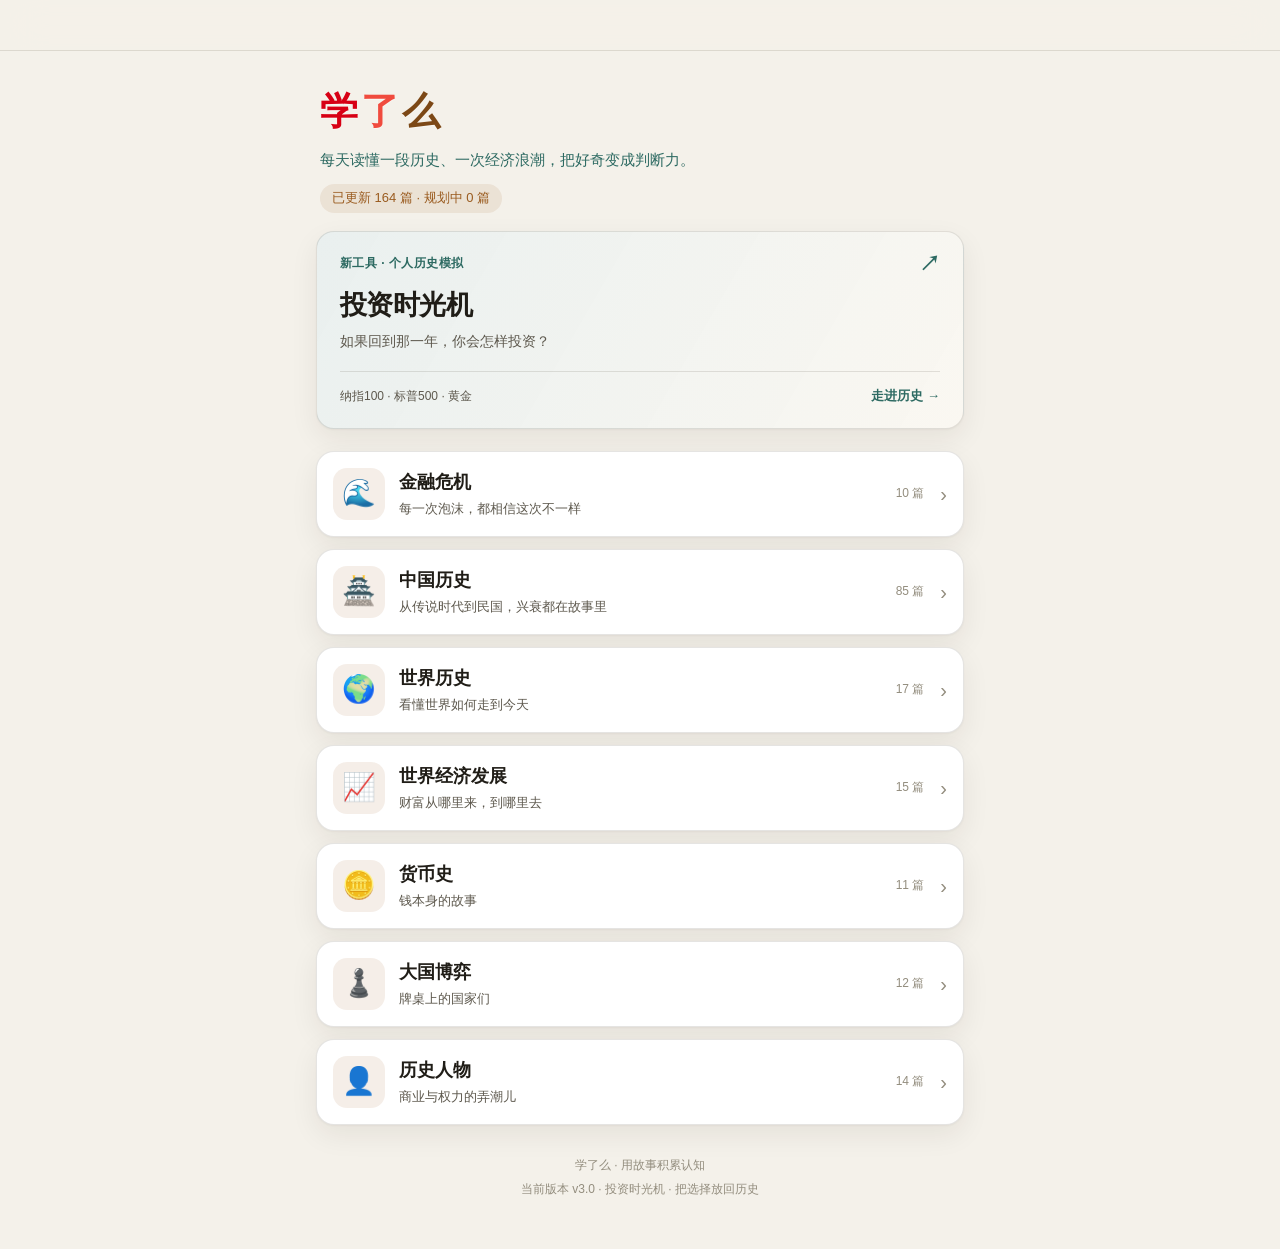
==== commit 9cbecaff: "feat: add private-data investment time machine" ====
--- a/index.html
+++ b/index.html
@@ -7,7 +7,7 @@
   <meta name="description" content="每天读懂一段历史、一次经济浪潮，把好奇变成判断力。">
 
   <!-- PWA -->
-  <link rel="manifest" href="./manifest.webmanifest?v=2.0">
+  <link rel="manifest" href="./manifest.webmanifest?v=3.0">
   <meta name="theme-color" media="(prefers-color-scheme: light)" content="#F4F1EA">
   <meta name="theme-color" media="(prefers-color-scheme: dark)" content="#131315">
 
@@ -19,7 +19,7 @@
   <link rel="apple-touch-icon" href="./apple-touch-icon-v2.png">
   <link rel="icon" type="image/png" sizes="192x192" href="./icon-192-v2.png">
 
-  <link rel="stylesheet" href="./styles.css?v=2.0">
+  <link rel="stylesheet" href="./styles.css?v=3.0">
 </head>
 <body>
   <!-- 顶栏 -->
@@ -37,24 +37,27 @@
   </main>
 
   <!-- 目录数据 -->
-  <script src="./data.js?v=2.0"></script>
+  <script src="./data.js?v=3.0"></script>
   <!-- 各分类内容（按批次更新，替换对应文件即可） -->
   <script src="./content-crisis.js"></script>
   <script src="./content-china.js"></script>
-  <script src="./content-biographies.js?v=2.0"></script>
-  <script src="./content-worldhist.js?v=2.0"></script>
-  <script src="./content-econ.js?v=2.0"></script>
-  <script src="./content-money.js?v=2.0"></script>
-  <script src="./content-powers.js?v=2.0"></script>
-  <script src="./content-people.js?v=2.0"></script>
+  <script src="./content-biographies.js?v=3.0"></script>
+  <script src="./content-worldhist.js?v=3.0"></script>
+  <script src="./content-econ.js?v=3.0"></script>
+  <script src="./content-money.js?v=3.0"></script>
+  <script src="./content-powers.js?v=3.0"></script>
+  <script src="./content-people.js?v=3.0"></script>
   <!-- 导航与渲染 -->
-  <script src="./app.js?v=2.0"></script>
+  <script src="./app.js?v=3.0"></script>
 
   <!-- 离线缓存 -->
   <script>
     if ("serviceWorker" in navigator) {
       window.addEventListener("load", function () {
-        navigator.serviceWorker.register("./sw.js?v=12").catch(function () {});
+        // v12曾把所有路径都导航到首页；接管后修正首次访问投资页的旧响应。
+        var legacyInvest = /\/invest\/(?:index\.html)?$/.test(location.pathname);
+        navigator.serviceWorker.register((legacyInvest ? "../" : "./") + "sw.js?v=13").catch(function () {});
+        if (legacyInvest) navigator.serviceWorker.addEventListener("controllerchange", function () { location.reload(); }, { once: true });
       });
     }
   </script>
--- a/styles.css
+++ b/styles.css
@@ -61,6 +61,18 @@
   -webkit-font-smoothing: antialiased;
   overscroll-behavior-y: none;
 }
+
+/* ---------- 首页：独立投资工具入口，不改变原有阅读卡片 ---------- */
+.time-machine-card{display:block;color:var(--ink);text-decoration:none;background:linear-gradient(120deg,rgba(45,106,98,.10),rgba(193,158,80,.08)),var(--card);border:1px solid var(--hairline);border-radius:var(--radius);padding:21px 23px;margin-bottom:22px;box-shadow:var(--shadow);transition:transform .15s}
+.time-machine-card:active{transform:scale(.985)}
+.time-machine-card:focus-visible{outline:3px solid var(--hero-copy);outline-offset:4px}
+.time-machine-top{display:flex;justify-content:space-between;align-items:center;color:var(--hero-copy);font-size:12px;letter-spacing:.04em;font-weight:600}
+.time-machine-top>span:last-child{font-size:21px;line-height:1}
+.time-machine-title{font-size:27px;font-weight:700;letter-spacing:-.02em;margin:10px 0 3px}
+.time-machine-card>p{font-size:14px;color:var(--ink-2)}
+.time-machine-bottom{display:flex;align-items:center;justify-content:space-between;gap:10px;margin-top:19px;padding-top:14px;border-top:1px solid var(--hairline);font-size:12px;color:var(--ink-2)}
+.time-machine-bottom b{color:var(--hero-copy);font-size:13px;white-space:nowrap}
+@media(max-width:360px){.time-machine-card{padding:18px}.time-machine-bottom{align-items:start;flex-direction:column}.time-machine-title{font-size:25px}}
 
 /* ---------- 顶栏（毛玻璃） ---------- */
 .top-bar {
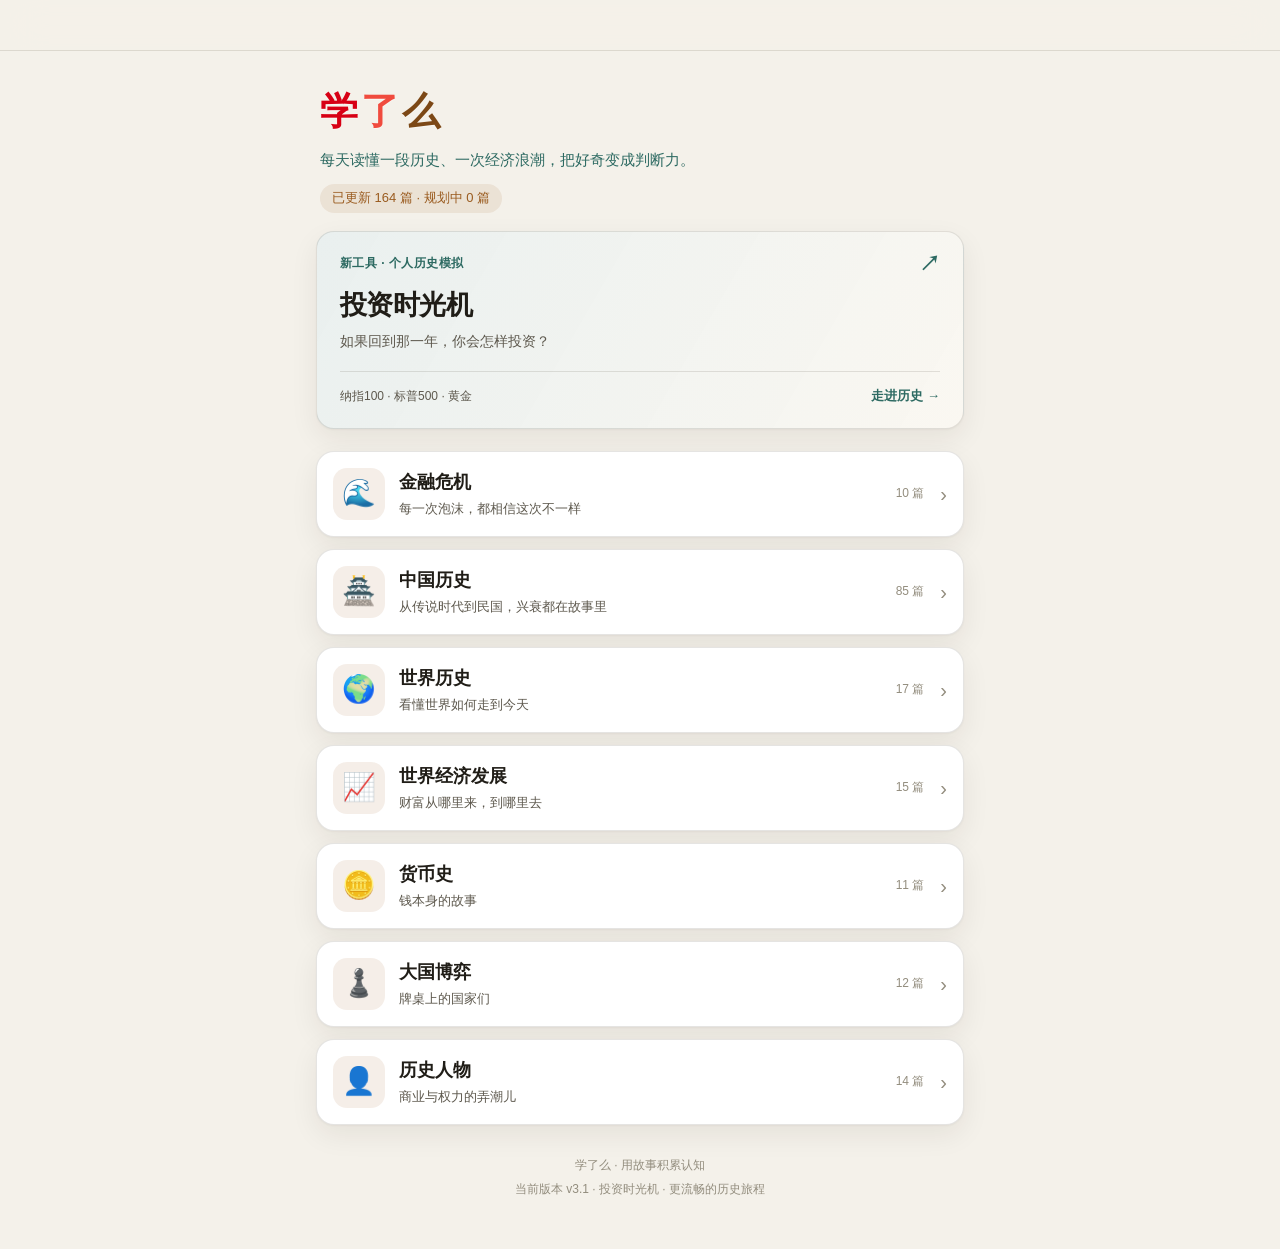
==== commit 223a50d8: "fix: 投资时光机手机布局与推演节奏 (v3.1) Fix native month input overflow and pointer focus ring, remove presets, u" ====
--- a/index.html
+++ b/index.html
@@ -7,7 +7,7 @@
   <meta name="description" content="每天读懂一段历史、一次经济浪潮，把好奇变成判断力。">
 
   <!-- PWA -->
-  <link rel="manifest" href="./manifest.webmanifest?v=3.0">
+  <link rel="manifest" href="./manifest.webmanifest?v=3.1">
   <meta name="theme-color" media="(prefers-color-scheme: light)" content="#F4F1EA">
   <meta name="theme-color" media="(prefers-color-scheme: dark)" content="#131315">
 
@@ -19,7 +19,7 @@
   <link rel="apple-touch-icon" href="./apple-touch-icon-v2.png">
   <link rel="icon" type="image/png" sizes="192x192" href="./icon-192-v2.png">
 
-  <link rel="stylesheet" href="./styles.css?v=3.0">
+  <link rel="stylesheet" href="./styles.css?v=3.1">
 </head>
 <body>
   <!-- 顶栏 -->
@@ -37,18 +37,18 @@
   </main>
 
   <!-- 目录数据 -->
-  <script src="./data.js?v=3.0"></script>
+  <script src="./data.js?v=3.1"></script>
   <!-- 各分类内容（按批次更新，替换对应文件即可） -->
   <script src="./content-crisis.js"></script>
   <script src="./content-china.js"></script>
-  <script src="./content-biographies.js?v=3.0"></script>
-  <script src="./content-worldhist.js?v=3.0"></script>
-  <script src="./content-econ.js?v=3.0"></script>
-  <script src="./content-money.js?v=3.0"></script>
-  <script src="./content-powers.js?v=3.0"></script>
-  <script src="./content-people.js?v=3.0"></script>
+  <script src="./content-biographies.js?v=3.1"></script>
+  <script src="./content-worldhist.js?v=3.1"></script>
+  <script src="./content-econ.js?v=3.1"></script>
+  <script src="./content-money.js?v=3.1"></script>
+  <script src="./content-powers.js?v=3.1"></script>
+  <script src="./content-people.js?v=3.1"></script>
   <!-- 导航与渲染 -->
-  <script src="./app.js?v=3.0"></script>
+  <script src="./app.js?v=3.1"></script>
 
   <!-- 离线缓存 -->
   <script>
@@ -56,7 +56,7 @@
       window.addEventListener("load", function () {
         // v12曾把所有路径都导航到首页；接管后修正首次访问投资页的旧响应。
         var legacyInvest = /\/invest\/(?:index\.html)?$/.test(location.pathname);
-        navigator.serviceWorker.register((legacyInvest ? "../" : "./") + "sw.js?v=13").catch(function () {});
+        navigator.serviceWorker.register((legacyInvest ? "../" : "./") + "sw.js?v=14").catch(function () {});
         if (legacyInvest) navigator.serviceWorker.addEventListener("controllerchange", function () { location.reload(); }, { once: true });
       });
     }
